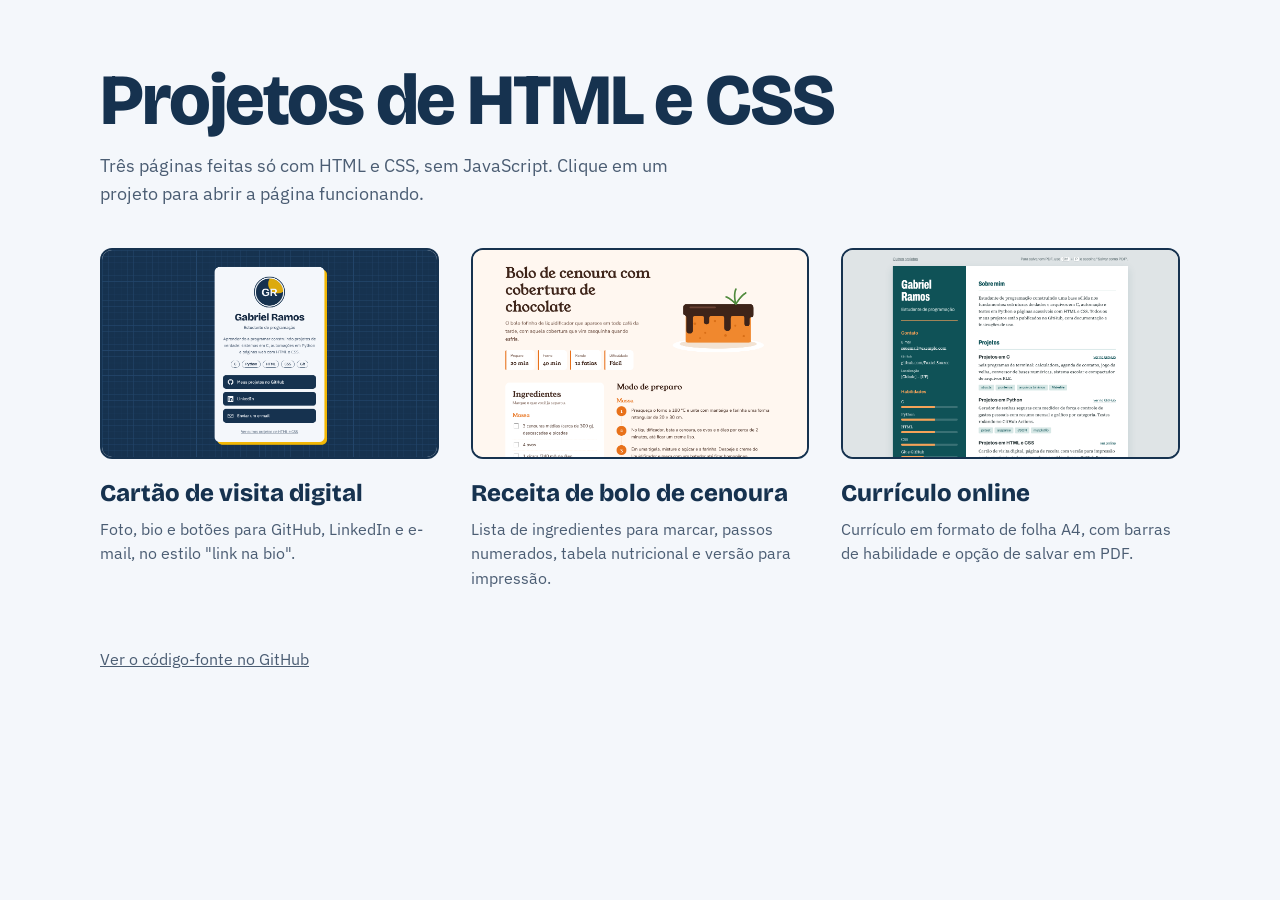
==== index.html @ 62199147 "Adiciona cartão de visita, receita e currículo em HTML e CSS Co-Authored-By: Claude Opus 5.5 <norepl" ====
<!DOCTYPE html>
<html lang="pt-BR">
<head>
  <meta charset="UTF-8">
  <meta name="viewport" content="width=device-width, initial-scale=1.0">
  <meta name="description" content="Projetos de HTML e CSS de Paxtel-Source: cartão de visita, página de receita e currículo online.">
  <title>Projetos HTML e CSS | Paxtel-Source</title>

  <link rel="preconnect" href="https://fonts.googleapis.com">
  <link rel="preconnect" href="https://fonts.gstatic.com" crossorigin>
  <link rel="stylesheet" href="https://fonts.googleapis.com/css2?family=Bricolage+Grotesque:opsz,wght@12..96,500;12..96,800&family=IBM+Plex+Sans:wght@400;500&display=swap">
  <link rel="stylesheet" href="assets/style.css">
</head>
<body>
  <header class="cabecalho">
    <h1>Projetos de HTML e CSS</h1>
    <p>
      Três páginas feitas só com HTML e CSS, sem JavaScript. Clique em um projeto
      para abrir a página funcionando.
    </p>
  </header>

  <main>
    <ul class="projetos">
      <li class="projeto">
        <a class="projeto__link" href="cartao-de-visita/">
          <img class="projeto__imagem" src="cartao-de-visita/docs/preview.png" alt="Prévia do cartão de visita digital" width="1280" height="800" loading="lazy">
          <h2>Cartão de visita digital</h2>
          <p>Foto, bio e botões para GitHub, LinkedIn e e-mail, no estilo "link na bio".</p>
        </a>
      </li>
      <li class="projeto">
        <a class="projeto__link" href="receita/">
          <img class="projeto__imagem" src="receita/docs/preview.png" alt="Prévia da página de receita de bolo de cenoura" width="1280" height="800" loading="lazy">
          <h2>Receita de bolo de cenoura</h2>
          <p>Lista de ingredientes para marcar, passos numerados, tabela nutricional e versão para impressão.</p>
        </a>
      </li>
      <li class="projeto">
        <a class="projeto__link" href="curriculo/">
          <img class="projeto__imagem" src="curriculo/docs/preview.png" alt="Prévia do currículo online" width="1280" height="800" loading="lazy">
          <h2>Currículo online</h2>
          <p>Currículo em formato de folha A4, com barras de habilidade e opção de salvar em PDF.</p>
        </a>
      </li>
    </ul>
  </main>

  <footer class="rodape">
    <a href="https://github.com/Paxtel-Source/Projetos-HTML-CSS">Ver o código-fonte no GitHub</a>
  </footer>
</body>
</html>
---- assets/style.css ----
/* Página inicial do repositório (lista de projetos) */

:root {
  --azul-tinta: #16324f;
  --papel: #f4f7fb;
  --texto-suave: #4b5d73;
  --ambar: #f2b705;
}

*,
*::before,
*::after {
  box-sizing: border-box;
}

body,
h1,
h2,
p,
ul {
  margin: 0;
}

body {
  font-family: "IBM Plex Sans", system-ui, sans-serif;
  line-height: 1.55;
  color: var(--azul-tinta);
  background: var(--papel);
  padding: 0 16px;
}

.cabecalho,
.projetos,
.rodape {
  max-width: 1080px;
  margin: 0 auto;
}

.cabecalho {
  padding: 64px 0 40px;
}

.cabecalho h1 {
  font-family: "Bricolage Grotesque", system-ui, sans-serif;
  font-size: clamp(2.5rem, 7vw, 4.5rem);
  font-weight: 800;
  line-height: 1;
  letter-spacing: -0.03em;
}

.cabecalho p {
  max-width: 52ch;
  margin-top: 16px;
  font-size: 1.125rem;
  color: var(--texto-suave);
}

.projetos {
  display: grid;
  grid-template-columns: repeat(auto-fit, minmax(280px, 1fr));
  gap: 32px;
  padding: 0;
  list-style: none;
}

.projeto__link {
  display: block;
  color: inherit;
  text-decoration: none;
}

.projeto__imagem {
  display: block;
  width: 100%;
  height: auto;
  aspect-ratio: 16 / 10;
  object-fit: cover;
  object-position: top;
  border: 2px solid var(--azul-tinta);
  border-radius: 12px;
  transition: box-shadow 0.2s ease, transform 0.2s ease;
}

.projeto__link:hover .projeto__imagem {
  box-shadow: 8px 8px 0 var(--ambar);
  transform: translate(-4px, -4px);
}

.projeto__link:focus-visible {
  outline: 3px solid var(--ambar);
  outline-offset: 6px;
  border-radius: 12px;
}

.projeto h2 {
  margin-top: 16px;
  font-family: "Bricolage Grotesque", system-ui, sans-serif;
  font-size: 1.5rem;
  font-weight: 800;
}

.projeto p {
  margin-top: 4px;
  color: var(--texto-suave);
}

.rodape {
  padding: 56px 0 40px;
}

.rodape a {
  color: var(--texto-suave);
}

@media (prefers-reduced-motion: reduce) {
  .projeto__imagem {
    transition: none;
  }
}
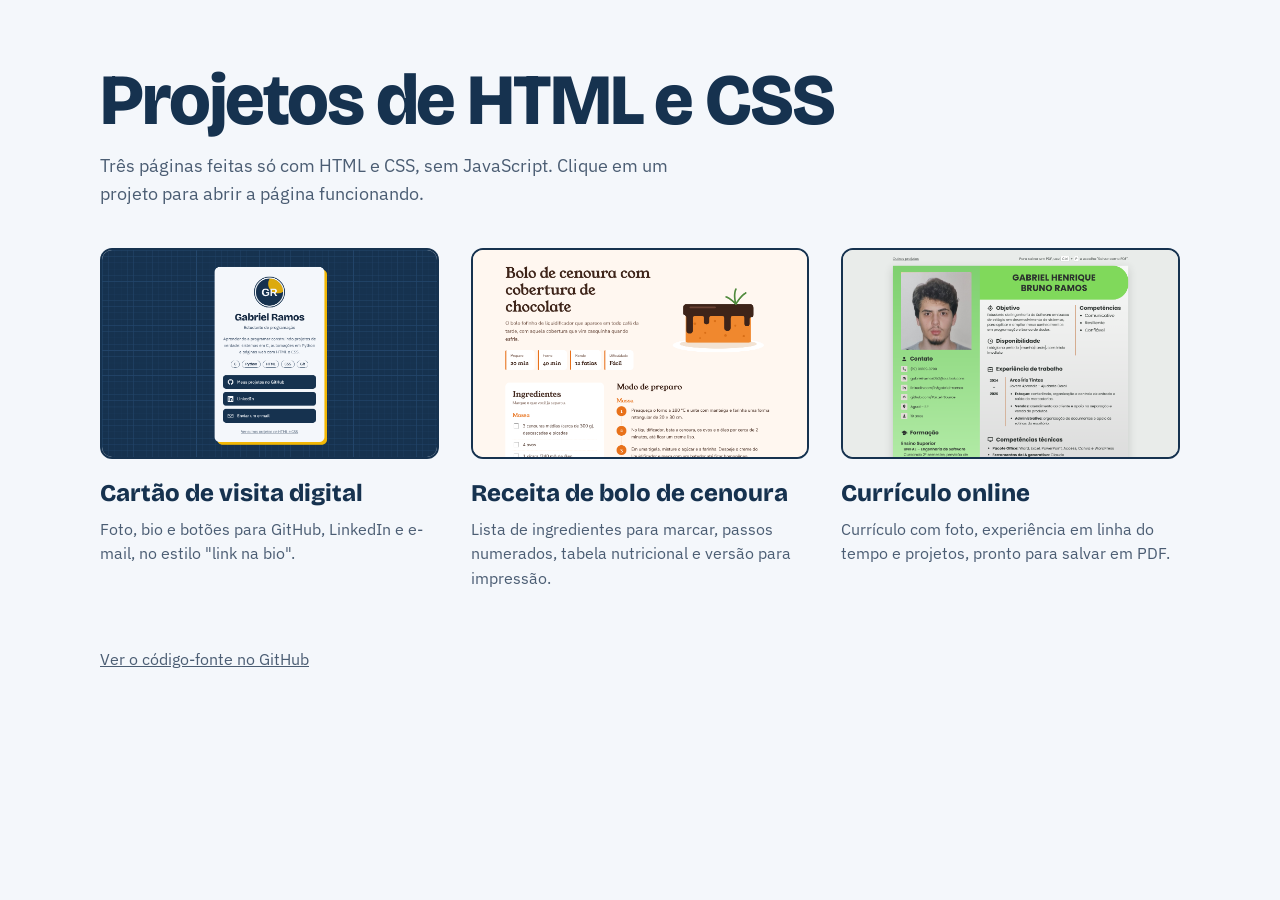
==== commit a835ecc6: "Atualiza currículo com o novo visual" ====
--- a/index.html
+++ b/index.html
@@ -40,7 +40,7 @@
         <a class="projeto__link" href="curriculo/">
           <img class="projeto__imagem" src="curriculo/docs/preview.png" alt="Prévia do currículo online" width="1280" height="800" loading="lazy">
           <h2>Currículo online</h2>
-          <p>Currículo em formato de folha A4, com barras de habilidade e opção de salvar em PDF.</p>
+          <p>Currículo com foto, experiência em linha do tempo e projetos, pronto para salvar em PDF.</p>
         </a>
       </li>
     </ul>
